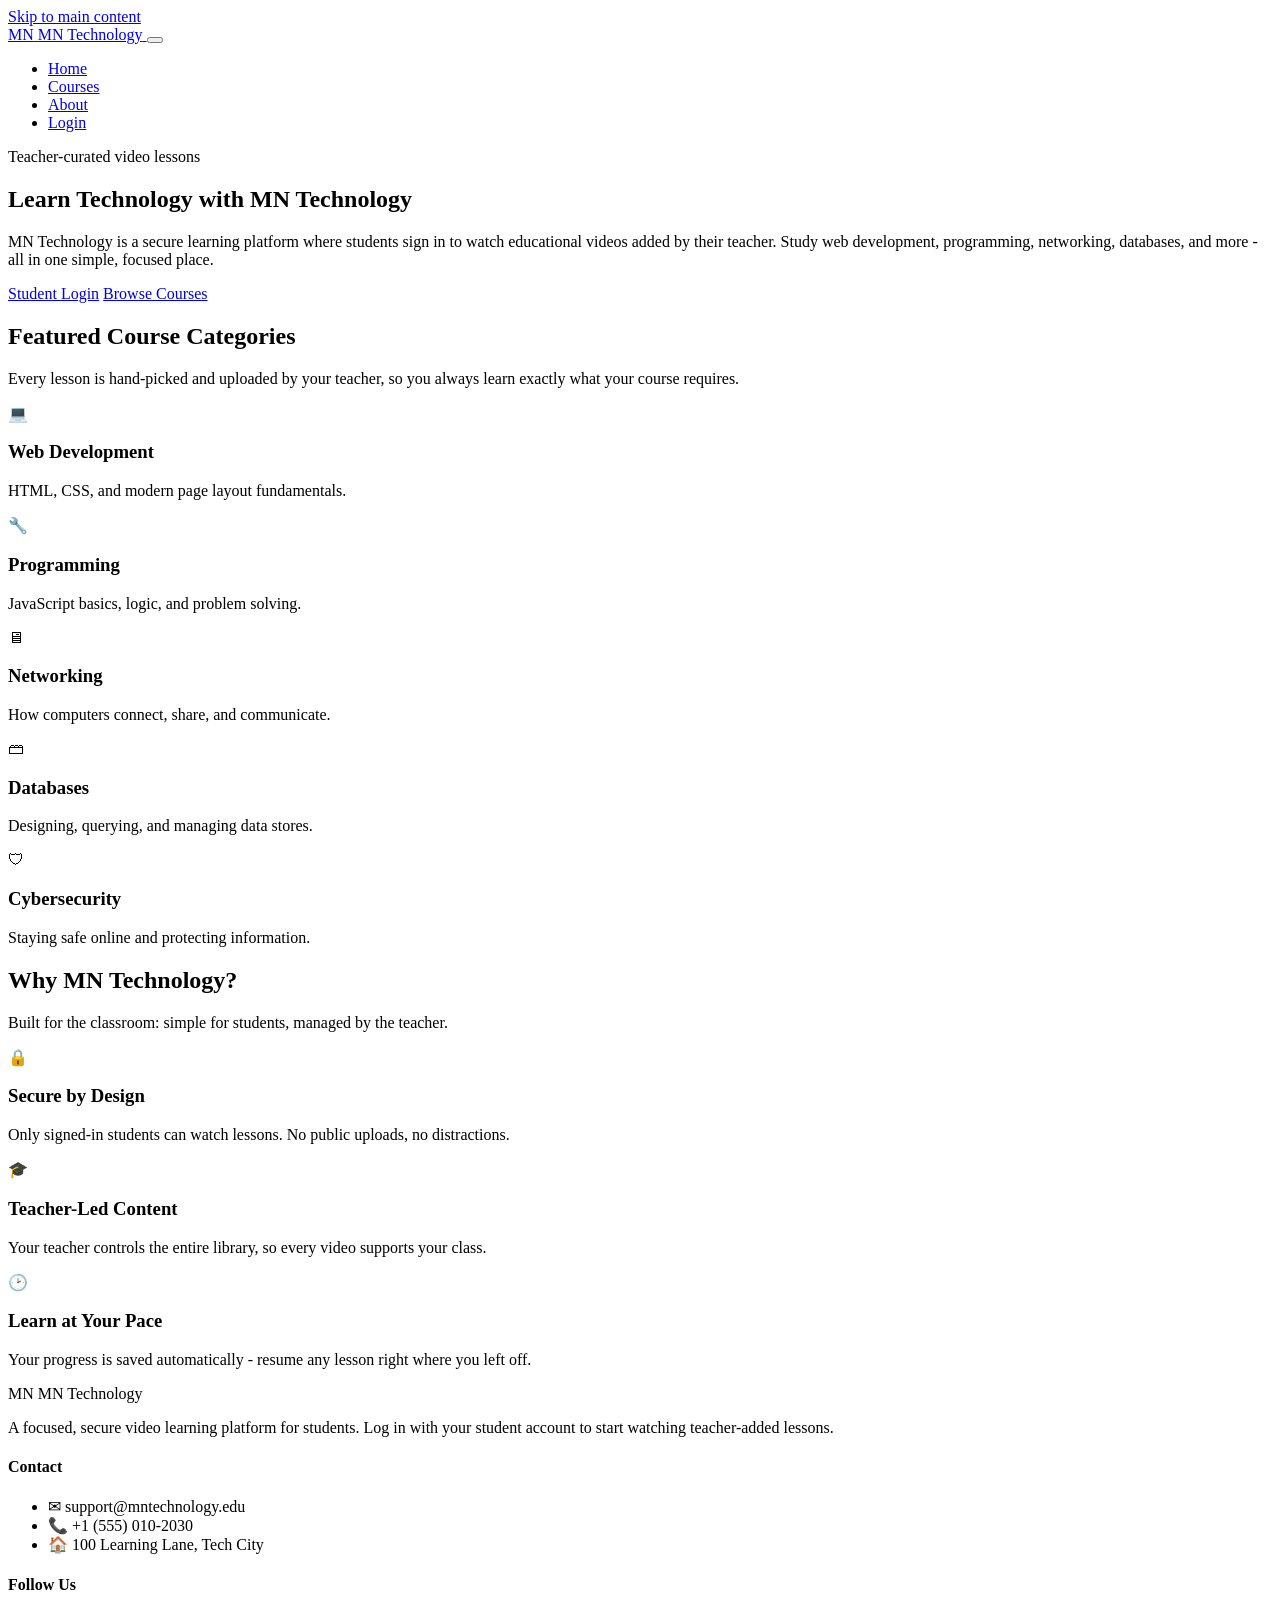
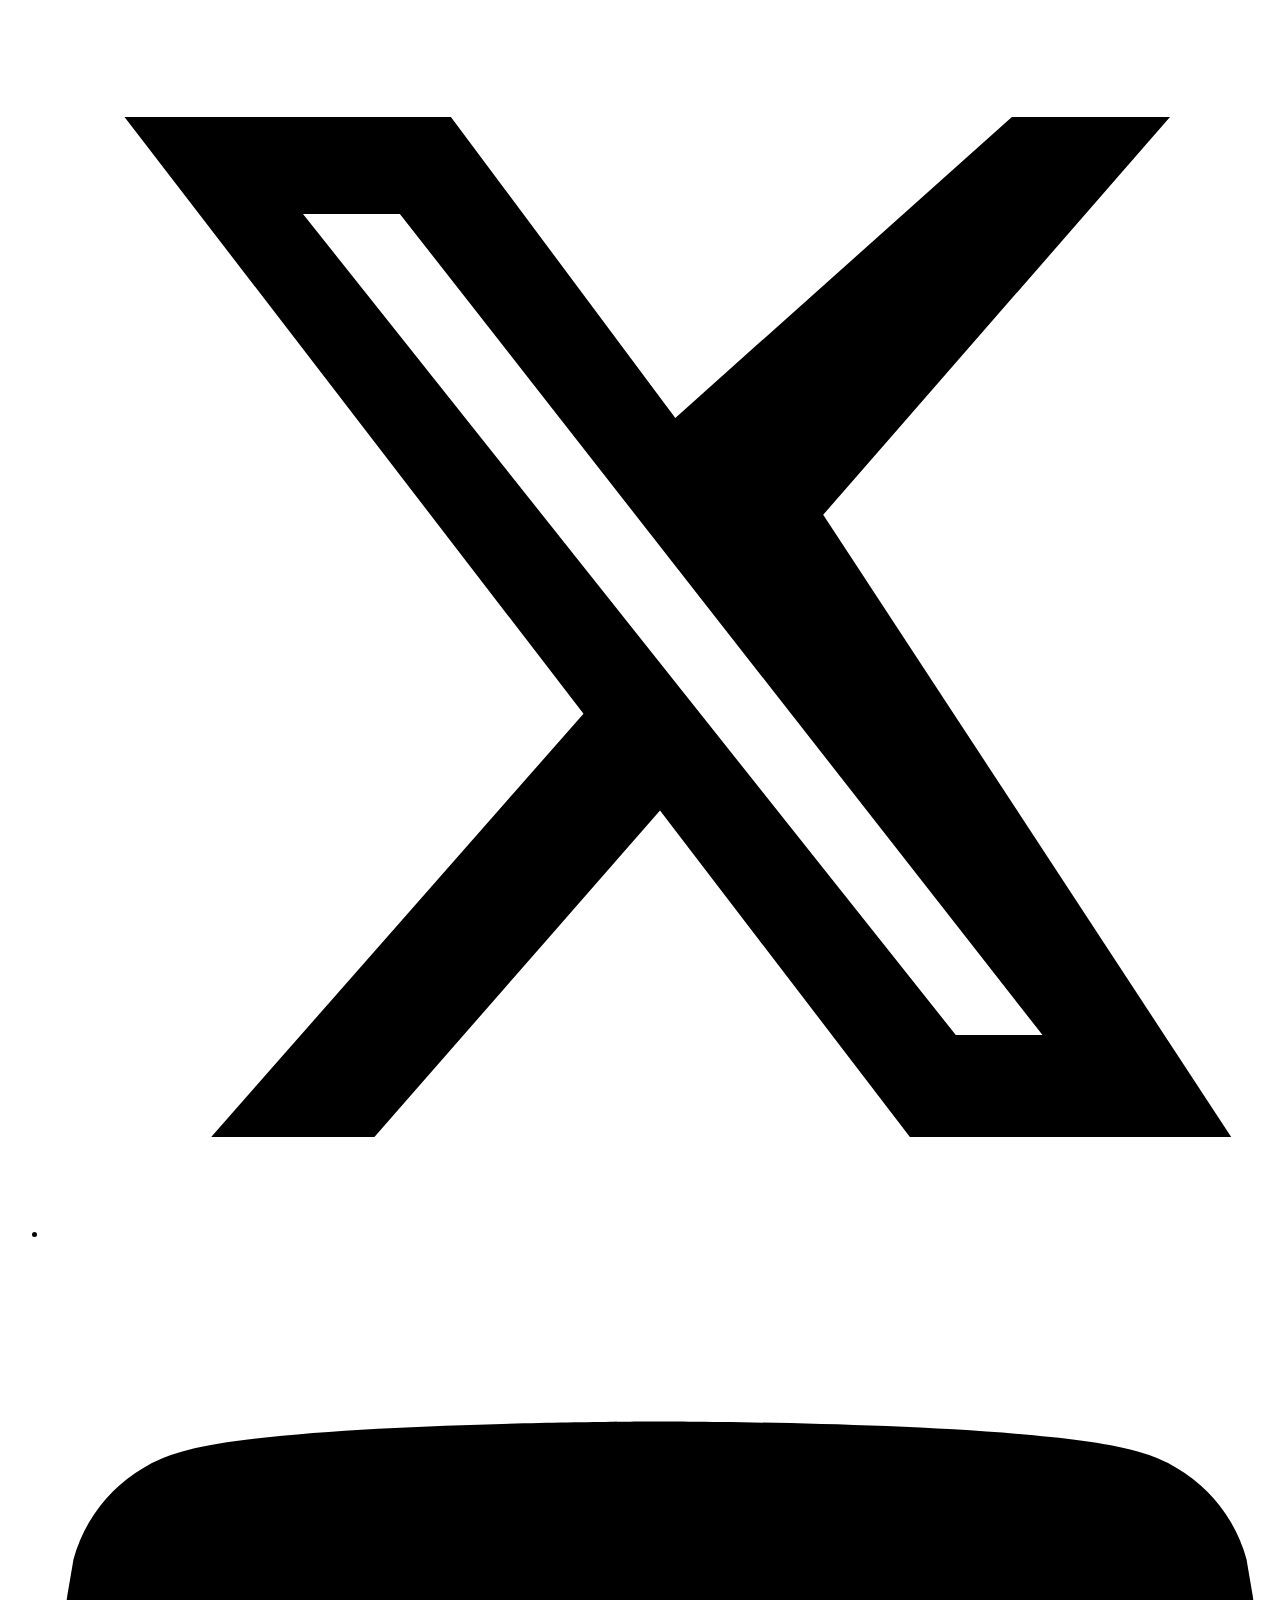
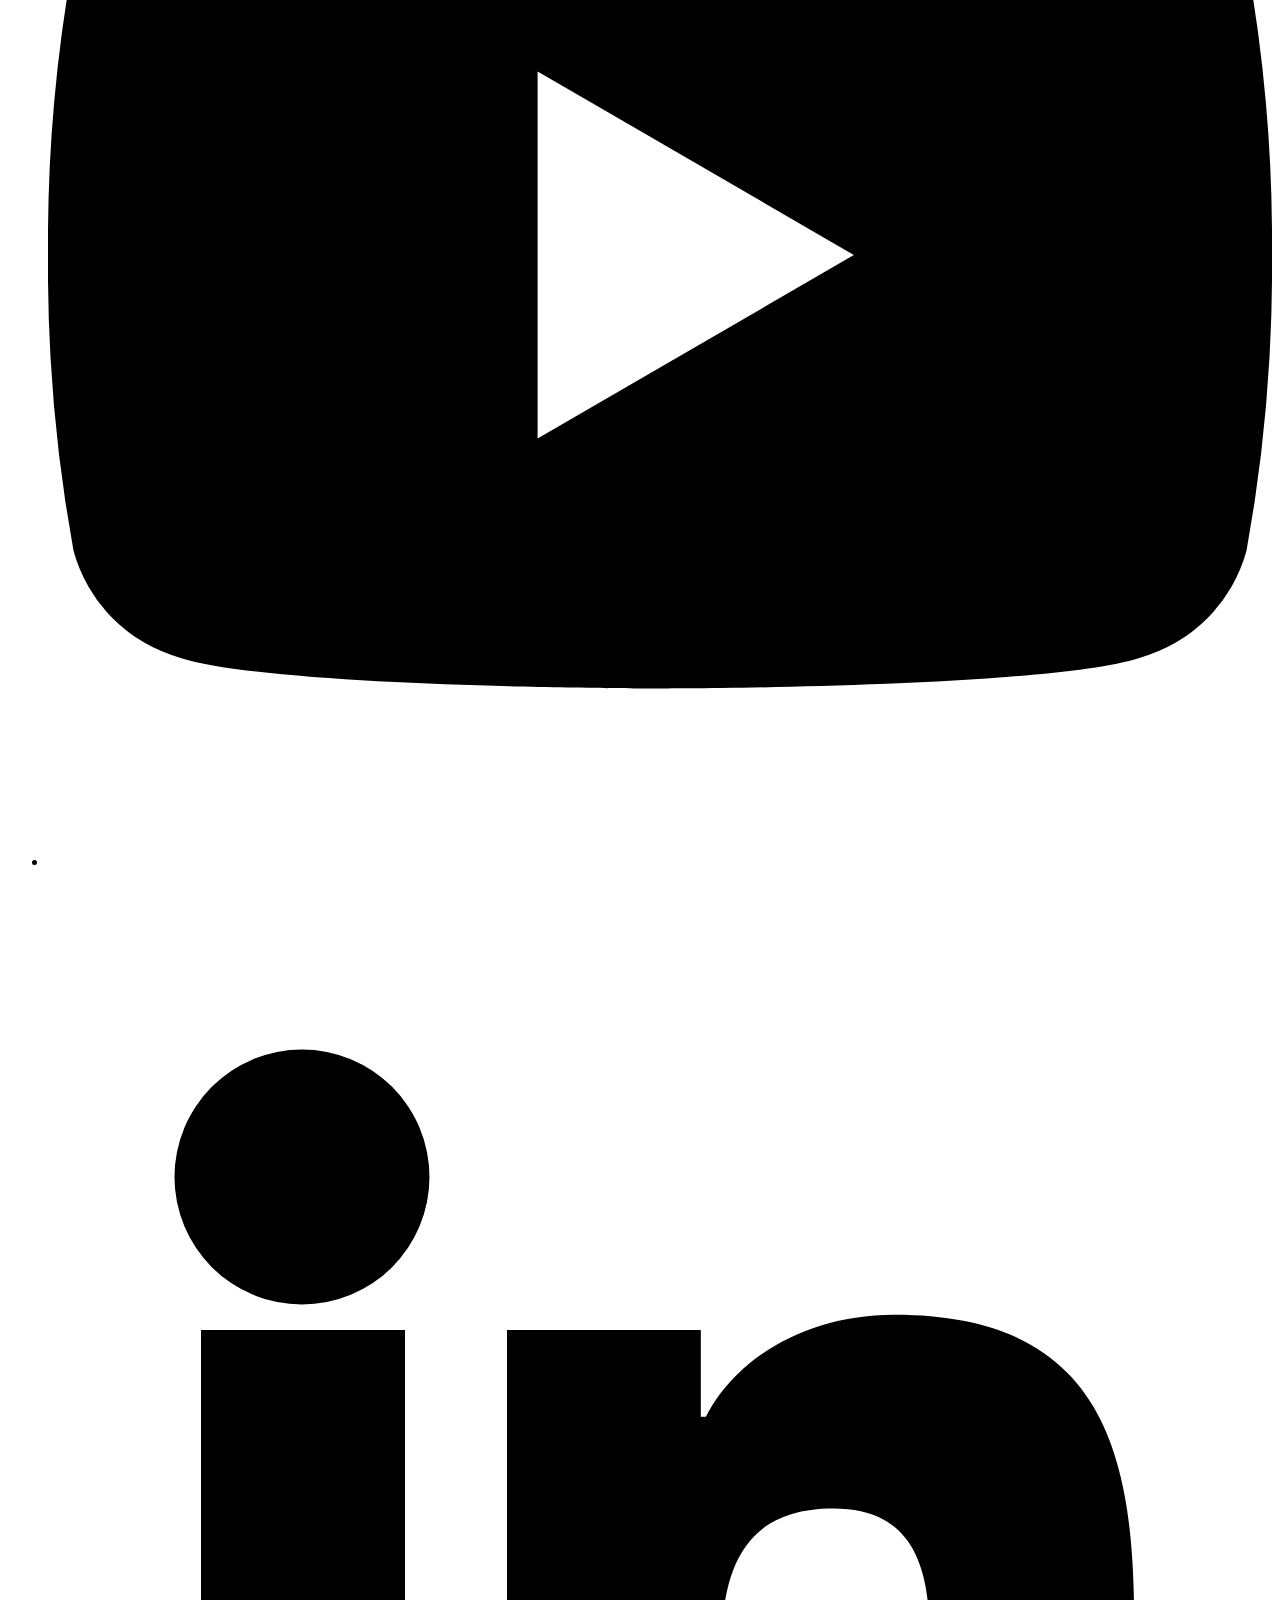
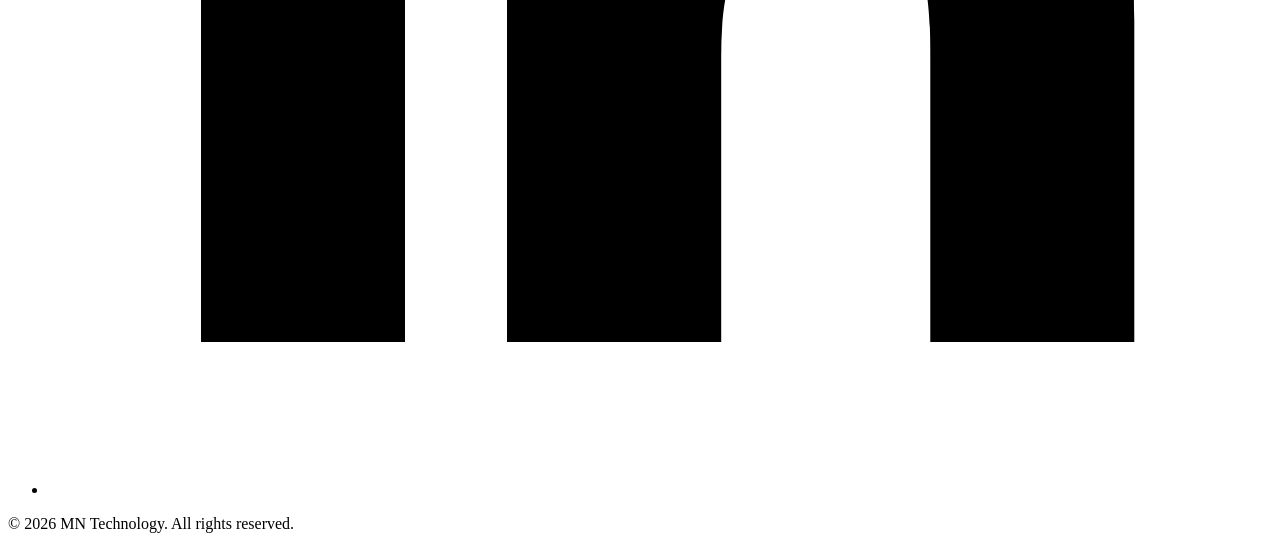
==== index.html @ 3cccc9af "Rename index.html.txt to index.html" ====
<!DOCTYPE html>
<html lang="en">
<head>
  <meta charset="UTF-8">
  <meta name="viewport" content="width=device-width, initial-scale=1.0">
  <meta name="description" content="MN Technology - Learn technology through teacher-curated educational videos.">
  <title>MN Technology | Learn Technology</title>
  <!-- Google Font with system-font fallback (see CSS --font token) -->
  <link rel="preconnect" href="https://fonts.googleapis.com">
  <link rel="preconnect" href="https://fonts.gstatic.com" crossorigin>
  <link href="https://fonts.googleapis.com/css2?family=Inter:wght@400;500;600;700;800&display=swap" rel="stylesheet">
  <link rel="icon" href="data:image/svg+xml,<svg xmlns='http://www.w3.org/2000/svg' viewBox='0 0 64 64'><rect width='64' height='64' rx='12' fill='%230a1f3d'/><text x='32' y='42' font-size='26' font-family='Arial' font-weight='bold' fill='%2322d3ee' text-anchor='middle'>MN</text></svg>">
  <link rel="stylesheet" href="css/style.css">
<base target="_blank">
</head>
<body>
  <a class="skip-link" href="#main">Skip to main content</a>

  <!-- ===== Navigation bar ===== -->
  <header class="site-header">
    <nav class="navbar container" aria-label="Main navigation">
      <a href="index.html" class="brand">
        <span class="brand-logo" aria-hidden="true">MN</span>
        <span class="brand-name">MN Technology</span>
      </a>
      <!-- Hamburger button: only visible on mobile -->
      <button class="nav-toggle" id="navToggle" aria-label="Toggle navigation menu" aria-expanded="false" aria-controls="navLinks">
        <span></span><span></span><span></span>
      </button>
      <ul class="nav-links" id="navLinks">
        <li><a href="index.html" class="nav-link active" aria-current="page">Home</a></li>
        <li><a href="index.html#courses" class="nav-link">Courses</a></li>
        <li><a href="index.html#about" class="nav-link">About</a></li>
        <li><a href="login.html" class="nav-link nav-cta" id="navLogin">Login</a></li>
      </ul>
    </nav>
  </header>

  <main id="main">
    <!-- ===== Hero section ===== -->
    <section class="hero">
      <div class="container hero-inner">
        <p class="hero-eyebrow">Teacher-curated video lessons</p>
        <h1>Learn Technology with <span class="text-cyan">MN Technology</span></h1>
        <p class="hero-text">
          MN Technology is a secure learning platform where students sign in to watch
          educational videos added by their teacher. Study web development, programming,
          networking, databases, and more - all in one simple, focused place.
        </p>
        <div class="hero-actions">
          <a href="login.html" class="btn btn-primary">Student Login</a>
          <a href="#courses" class="btn btn-outline">Browse Courses</a>
        </div>
      </div>
    </section>

    <!-- ===== Course categories ===== -->
    <section class="section" id="courses">
      <div class="container">
        <h2 class="section-title center">Featured Course Categories</h2>
        <p class="section-sub center">
          Every lesson is hand-picked and uploaded by your teacher, so you always learn
          exactly what your course requires.
        </p>
        <div class="category-grid">
          <article class="category-card">
            <div class="category-icon" aria-hidden="true">&#128187;</div>
            <h3>Web Development</h3>
            <p>HTML, CSS, and modern page layout fundamentals.</p>
          </article>
          <article class="category-card">
            <div class="category-icon" aria-hidden="true">&#128295;</div>
            <h3>Programming</h3>
            <p>JavaScript basics, logic, and problem solving.</p>
          </article>
          <article class="category-card">
            <div class="category-icon" aria-hidden="true">&#128421;</div>
            <h3>Networking</h3>
            <p>How computers connect, share, and communicate.</p>
          </article>
          <article class="category-card">
            <div class="category-icon" aria-hidden="true">&#128451;</div>
            <h3>Databases</h3>
            <p>Designing, querying, and managing data stores.</p>
          </article>
          <article class="category-card">
            <div class="category-icon" aria-hidden="true">&#128737;</div>
            <h3>Cybersecurity</h3>
            <p>Staying safe online and protecting information.</p>
          </article>
        </div>
      </div>
    </section>

    <!-- ===== About section ===== -->
    <section class="section section-alt" id="about">
      <div class="container">
        <h2 class="section-title center">Why MN Technology?</h2>
        <p class="section-sub center">
          Built for the classroom: simple for students, managed by the teacher.
        </p>
        <div class="category-grid">
          <article class="category-card">
            <div class="category-icon" aria-hidden="true">&#128274;</div>
            <h3>Secure by Design</h3>
            <p>Only signed-in students can watch lessons. No public uploads, no distractions.</p>
          </article>
          <article class="category-card">
            <div class="category-icon" aria-hidden="true">&#127891;</div>
            <h3>Teacher-Led Content</h3>
            <p>Your teacher controls the entire library, so every video supports your class.</p>
          </article>
          <article class="category-card">
            <div class="category-icon" aria-hidden="true">&#128337;</div>
            <h3>Learn at Your Pace</h3>
            <p>Your progress is saved automatically - resume any lesson right where you left off.</p>
          </article>
        </div>
      </div>
    </section>
  </main>

  <!-- ===== Footer ===== -->
  <footer class="site-footer">
    <div class="container footer-grid">
      <div>
        <div class="footer-brand">
          <span class="brand-logo" aria-hidden="true">MN</span>
          <span class="brand-name">MN Technology</span>
        </div>
        <p>
          A focused, secure video learning platform for students.
          Log in with your student account to start watching teacher-added lessons.
        </p>
      </div>
      <div>
        <h4>Contact</h4>
        <ul class="contact-list">
          <li><span class="icon" aria-hidden="true">&#9993;</span> support@mntechnology.edu</li>
          <li><span class="icon" aria-hidden="true">&#128222;</span> +1 (555) 010-2030</li>
          <li><span class="icon" aria-hidden="true">&#127968;</span> 100 Learning Lane, Tech City</li>
        </ul>
      </div>
      <div>
        <h4>Follow Us</h4>
        <ul class="social-links">
          <li><a href="#" aria-label="MN Technology on X (Twitter)"><svg viewBox="0 0 24 24" aria-hidden="true"><path d="M18.9 2H22l-6.8 7.8L23.2 22h-6.3l-4.9-6.4L6.4 22H3.2l7.3-8.3L1.5 2h6.4l4.4 5.9L18.9 2zm-1.1 18h1.7L6.9 3.9H5L17.8 20z"/></svg></a></li>
          <li><a href="#" aria-label="MN Technology on YouTube"><svg viewBox="0 0 24 24" aria-hidden="true"><path d="M23.5 6.2a3 3 0 0 0-2.1-2.1C19.5 3.5 12 3.5 12 3.5s-7.5 0-9.4.6A3 3 0 0 0 .5 6.2 31 31 0 0 0 0 12a31 31 0 0 0 .5 5.8 3 3 0 0 0 2.1 2.1c1.9.6 9.4.6 9.4.6s7.5 0 9.4-.6a3 3 0 0 0 2.1-2.1A31 31 0 0 0 24 12a31 31 0 0 0-.5-5.8zM9.6 15.6V8.4L15.8 12l-6.2 3.6z"/></svg></a></li>
          <li><a href="#" aria-label="MN Technology on LinkedIn"><svg viewBox="0 0 24 24" aria-hidden="true"><path d="M4.98 3.5a2.5 2.5 0 1 1 0 5 2.5 2.5 0 0 1 0-5zM3 9h4v12H3zM9 9h3.8v1.7h.1c.5-1 1.8-2 3.7-2 4 0 4.7 2.6 4.7 6V21h-4v-5.5c0-1.3 0-3-1.9-3s-2.2 1.4-2.2 2.9V21H9z"/></svg></a></li>
        </ul>
      </div>
    </div>
    <p class="footer-copy">&copy; 2026 MN Technology. All rights reserved.</p>
  </footer>

  <!-- Shared auth helpers (mobile nav + session check for the Login link) -->
  <script src="js/auth.js"></script>
  <script>
    // If a student is already signed in, send them straight to the dashboard.
    (function () {
      var session = MNAuth.getSession();
      if (session && session.type === 'student') {
        var link = document.getElementById('navLogin');
        link.textContent = 'Dashboard';
        link.href = 'dashboard.html';
      }
    })();
  </script>
</body>
</html>
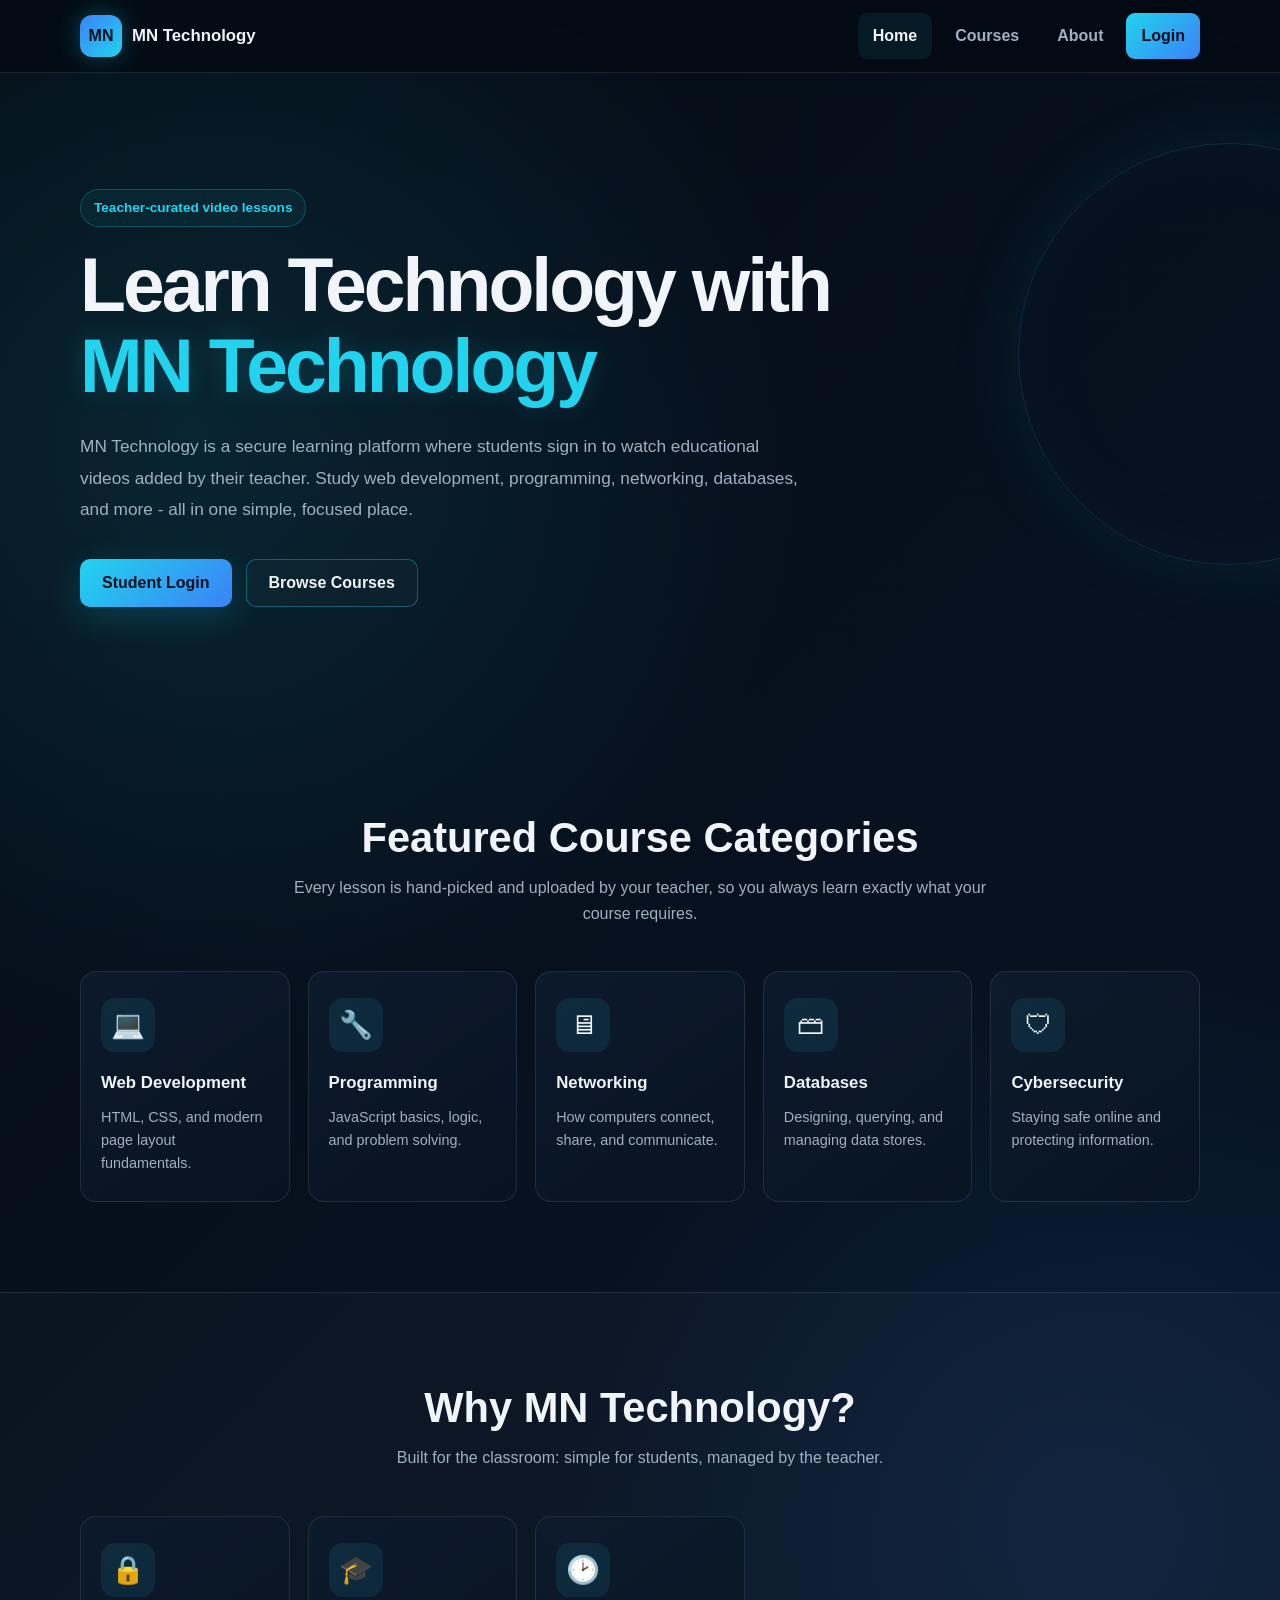
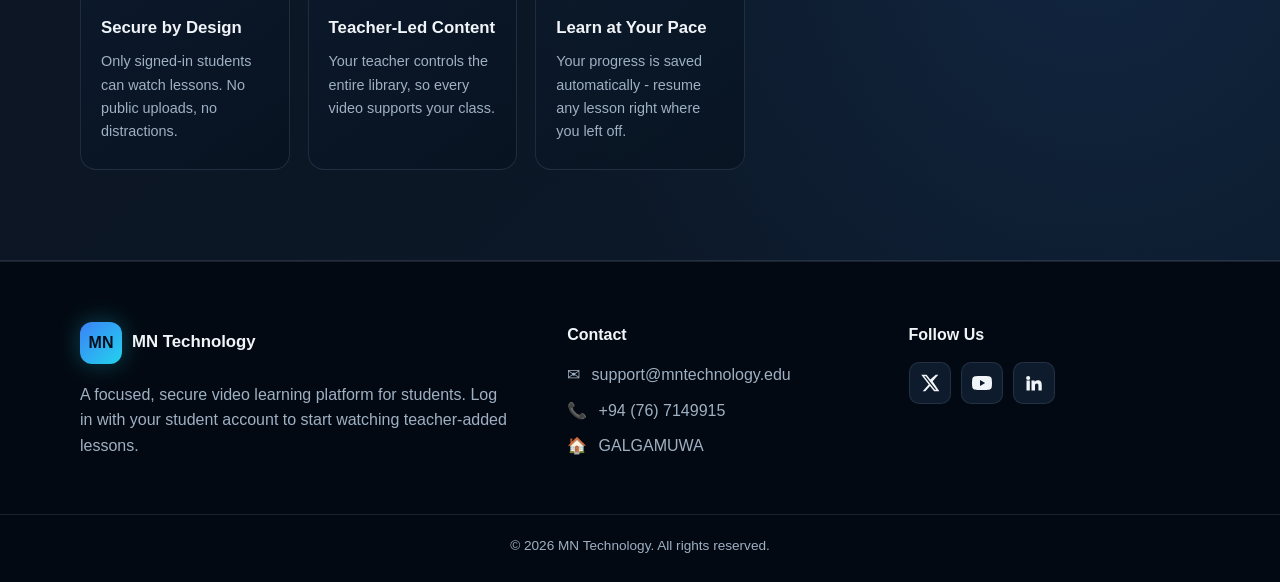
==== commit b683c886: "Fix HTML encoding issues in index.html" ====
--- a/index.html
+++ b/index.html
@@ -137,8 +137,8 @@
         <h4>Contact</h4>
         <ul class="contact-list">
           <li><span class="icon" aria-hidden="true">&#9993;</span> support@mntechnology.edu</li>
-          <li><span class="icon" aria-hidden="true">&#128222;</span> +1 (555) 010-2030</li>
-          <li><span class="icon" aria-hidden="true">&#127968;</span> 100 Learning Lane, Tech City</li>
+          <li><span class="icon" aria-hidden="true">&#128222;</span> +94 (76) 7149915</li>
+          <li><span class="icon" aria-hidden="true">&#127968;</span> GALGAMUWA</li>
         </ul>
       </div>
       <div>
--- a/css/style.css
+++ b/css/style.css
@@ -0,0 +1,564 @@
+/* =========================================
+   MN TECHNOLOGY - MAIN STYLESHEET
+   ========================================= */
+
+:root {
+  --bg: #07111f;
+  --bg-dark: #040b14;
+  --card: #0d1b2d;
+  --card-hover: #12243a;
+  --text: #f1f5f9;
+  --muted: #9fb0c3;
+  --cyan: #22d3ee;
+  --blue: #3b82f6;
+  --border: rgba(148, 163, 184, 0.16);
+  --font: "Inter", Arial, sans-serif;
+}
+
+* {
+  margin: 0;
+  padding: 0;
+  box-sizing: border-box;
+}
+
+html {
+  scroll-behavior: smooth;
+}
+
+body {
+  font-family: var(--font);
+  background:
+    radial-gradient(circle at 15% 20%, rgba(34, 211, 238, 0.12), transparent 30%),
+    radial-gradient(circle at 85% 70%, rgba(59, 130, 246, 0.12), transparent 30%),
+    linear-gradient(135deg, #040b14, #07111f 50%, #061526);
+  color: var(--text);
+  line-height: 1.6;
+  min-height: 100vh;
+}
+
+/* Subtle circuit-style background */
+body::before {
+  content: "";
+  position: fixed;
+  inset: 0;
+  pointer-events: none;
+  opacity: 0.18;
+  background-image:
+    linear-gradient(rgba(34, 211, 238, 0.08) 1px, transparent 1px),
+    linear-gradient(90deg, rgba(34, 211, 238, 0.08) 1px, transparent 1px);
+  background-size: 45px 45px;
+  mask-image: linear-gradient(to bottom, black, transparent);
+  z-index: -1;
+}
+
+a {
+  color: inherit;
+  text-decoration: none;
+}
+
+button {
+  font: inherit;
+}
+
+.container {
+  width: min(1120px, calc(100% - 40px));
+  margin: 0 auto;
+}
+
+/* =========================================
+   HEADER
+   ========================================= */
+
+.site-header {
+  position: sticky;
+  top: 0;
+  z-index: 1000;
+  background: rgba(4, 11, 20, 0.88);
+  backdrop-filter: blur(14px);
+  border-bottom: 1px solid var(--border);
+}
+
+.navbar {
+  min-height: 72px;
+  display: flex;
+  align-items: center;
+  justify-content: space-between;
+  gap: 30px;
+}
+
+.brand,
+.footer-brand {
+  display: flex;
+  align-items: center;
+  gap: 10px;
+}
+
+.brand-logo {
+  width: 42px;
+  height: 42px;
+  display: grid;
+  place-items: center;
+  border-radius: 12px;
+  background: linear-gradient(135deg, var(--blue), var(--cyan));
+  color: #03101c;
+  font-weight: 800;
+  box-shadow: 0 0 25px rgba(34, 211, 238, 0.3);
+}
+
+.brand-name {
+  font-size: 1.05rem;
+  font-weight: 800;
+}
+
+.nav-links {
+  display: flex;
+  align-items: center;
+  gap: 8px;
+  list-style: none;
+}
+
+.nav-link {
+  display: block;
+  padding: 10px 15px;
+  border-radius: 9px;
+  color: var(--muted);
+  font-weight: 600;
+  transition: 0.25s ease;
+}
+
+.nav-link:hover,
+.nav-link.active {
+  color: var(--text);
+  background: rgba(34, 211, 238, 0.08);
+}
+
+.nav-cta {
+  color: #03101c;
+  background: linear-gradient(135deg, var(--cyan), var(--blue));
+}
+
+.nav-cta:hover {
+  color: #03101c;
+  transform: translateY(-1px);
+}
+
+.nav-toggle {
+  display: none;
+  width: 44px;
+  height: 42px;
+  border: 1px solid var(--border);
+  background: var(--card);
+  border-radius: 9px;
+  cursor: pointer;
+}
+
+.nav-toggle span {
+  display: block;
+  width: 22px;
+  height: 2px;
+  margin: 4px auto;
+  background: var(--text);
+  border-radius: 2px;
+}
+
+/* =========================================
+   HERO
+   ========================================= */
+
+.hero {
+  min-height: 650px;
+  display: flex;
+  align-items: center;
+  position: relative;
+  overflow: hidden;
+}
+
+.hero::after {
+  content: "";
+  position: absolute;
+  width: 420px;
+  height: 420px;
+  right: -160px;
+  top: 70px;
+  border-radius: 50%;
+  border: 1px solid rgba(34, 211, 238, 0.15);
+  box-shadow:
+    0 0 80px rgba(34, 211, 238, 0.08),
+    inset 0 0 80px rgba(59, 130, 246, 0.05);
+  pointer-events: none;
+}
+
+.hero-inner {
+  position: relative;
+  z-index: 1;
+  padding: 80px 0;
+}
+
+.hero-eyebrow {
+  display: inline-block;
+  margin-bottom: 18px;
+  padding: 7px 13px;
+  border: 1px solid rgba(34, 211, 238, 0.25);
+  border-radius: 999px;
+  color: var(--cyan);
+  background: rgba(34, 211, 238, 0.06);
+  font-size: 0.85rem;
+  font-weight: 700;
+}
+
+.hero h1 {
+  max-width: 800px;
+  font-size: clamp(2.5rem, 6vw, 4.7rem);
+  line-height: 1.08;
+  letter-spacing: -0.04em;
+  margin-bottom: 24px;
+}
+
+.text-cyan {
+  color: var(--cyan);
+  text-shadow: 0 0 25px rgba(34, 211, 238, 0.2);
+}
+
+.hero-text {
+  max-width: 730px;
+  color: var(--muted);
+  font-size: 1.08rem;
+  line-height: 1.8;
+}
+
+.hero-actions {
+  display: flex;
+  flex-wrap: wrap;
+  gap: 14px;
+  margin-top: 34px;
+}
+
+.btn {
+  display: inline-flex;
+  align-items: center;
+  justify-content: center;
+  min-height: 48px;
+  padding: 0 22px;
+  border-radius: 10px;
+  font-weight: 700;
+  transition: 0.25s ease;
+}
+
+.btn-primary {
+  color: #03101c;
+  background: linear-gradient(135deg, var(--cyan), var(--blue));
+  box-shadow: 0 10px 35px rgba(34, 211, 238, 0.18);
+}
+
+.btn-primary:hover {
+  transform: translateY(-2px);
+  box-shadow: 0 14px 40px rgba(34, 211, 238, 0.28);
+}
+
+.btn-outline {
+  border: 1px solid rgba(34, 211, 238, 0.35);
+  color: var(--text);
+  background: rgba(255, 255, 255, 0.02);
+}
+
+.btn-outline:hover {
+  background: rgba(34, 211, 238, 0.08);
+  border-color: var(--cyan);
+}
+
+/* =========================================
+   SECTIONS
+   ========================================= */
+
+.section {
+  padding: 90px 0;
+}
+
+.section-alt {
+  background: rgba(255, 255, 255, 0.025);
+  border-top: 1px solid var(--border);
+  border-bottom: 1px solid var(--border);
+}
+
+.section-title {
+  font-size: clamp(1.8rem, 4vw, 2.6rem);
+  line-height: 1.2;
+}
+
+.section-sub {
+  max-width: 700px;
+  margin: 12px auto 45px;
+  color: var(--muted);
+}
+
+.center {
+  text-align: center;
+}
+
+/* =========================================
+   COURSE CARDS
+   ========================================= */
+
+.category-grid {
+  display: grid;
+  grid-template-columns: repeat(5, 1fr);
+  gap: 18px;
+}
+
+.category-card {
+  padding: 26px 20px;
+  background: linear-gradient(
+    145deg,
+    rgba(13, 27, 45, 0.95),
+    rgba(8, 20, 34, 0.95)
+  );
+  border: 1px solid var(--border);
+  border-radius: 16px;
+  transition: 0.3s ease;
+  position: relative;
+  overflow: hidden;
+}
+
+.category-card::before {
+  content: "";
+  position: absolute;
+  left: 0;
+  top: 0;
+  width: 100%;
+  height: 2px;
+  background: linear-gradient(90deg, var(--blue), var(--cyan));
+  transform: scaleX(0);
+  transform-origin: left;
+  transition: 0.3s ease;
+}
+
+.category-card:hover {
+  transform: translateY(-6px);
+  background: var(--card-hover);
+  border-color: rgba(34, 211, 238, 0.25);
+  box-shadow: 0 18px 45px rgba(0, 0, 0, 0.25);
+}
+
+.category-card:hover::before {
+  transform: scaleX(1);
+}
+
+.category-icon {
+  width: 54px;
+  height: 54px;
+  display: grid;
+  place-items: center;
+  margin-bottom: 18px;
+  border-radius: 14px;
+  background: rgba(34, 211, 238, 0.09);
+  font-size: 1.7rem;
+}
+
+.category-card h3 {
+  font-size: 1.05rem;
+  margin-bottom: 9px;
+}
+
+.category-card p {
+  color: var(--muted);
+  font-size: 0.9rem;
+}
+
+/* =========================================
+   FOOTER
+   ========================================= */
+
+.site-footer {
+  padding: 60px 0 25px;
+  background: #030912;
+  border-top: 1px solid var(--border);
+}
+
+.footer-grid {
+  display: grid;
+  grid-template-columns: 1.5fr 1fr 1fr;
+  gap: 50px;
+}
+
+.footer-brand {
+  margin-bottom: 18px;
+}
+
+.site-footer p {
+  color: var(--muted);
+  max-width: 430px;
+}
+
+.site-footer h4 {
+  margin-bottom: 15px;
+  font-size: 1rem;
+}
+
+.contact-list,
+.social-links {
+  list-style: none;
+}
+
+.contact-list li {
+  margin: 10px 0;
+  color: var(--muted);
+}
+
+.icon {
+  margin-right: 7px;
+}
+
+.social-links {
+  display: flex;
+  gap: 10px;
+}
+
+.social-links a {
+  width: 42px;
+  height: 42px;
+  display: grid;
+  place-items: center;
+  border: 1px solid var(--border);
+  border-radius: 10px;
+  background: var(--card);
+  transition: 0.25s ease;
+}
+
+.social-links a:hover {
+  border-color: var(--cyan);
+  transform: translateY(-2px);
+}
+
+.social-links svg {
+  width: 20px;
+  height: 20px;
+  fill: currentColor;
+}
+
+.footer-copy {
+  max-width: none !important;
+  margin-top: 45px;
+  padding-top: 20px;
+  border-top: 1px solid var(--border);
+  text-align: center;
+  font-size: 0.85rem;
+}
+
+/* =========================================
+   SKIP LINK
+   ========================================= */
+
+.skip-link {
+  position: absolute;
+  left: -9999px;
+  top: 10px;
+}
+
+.skip-link:focus {
+  left: 10px;
+  z-index: 9999;
+  padding: 10px 15px;
+  background: var(--cyan);
+  color: #03101c;
+  border-radius: 8px;
+}
+
+/* =========================================
+   MOBILE
+   ========================================= */
+
+@media (max-width: 900px) {
+  .category-grid {
+    grid-template-columns: repeat(2, 1fr);
+  }
+
+  .footer-grid {
+    grid-template-columns: 1fr 1fr;
+  }
+}
+
+@media (max-width: 680px) {
+  .container {
+    width: min(100% - 28px, 1120px);
+  }
+
+  .navbar {
+    min-height: 64px;
+  }
+
+  .nav-toggle {
+    display: block;
+  }
+
+  .nav-links {
+    display: none;
+    position: absolute;
+    left: 14px;
+    right: 14px;
+    top: 70px;
+    flex-direction: column;
+    align-items: stretch;
+    padding: 12px;
+    background: rgba(4, 11, 20, 0.97);
+    border: 1px solid var(--border);
+    border-radius: 14px;
+    box-shadow: 0 20px 50px rgba(0, 0, 0, 0.35);
+  }
+
+  .nav-links.show {
+    display: flex;
+  }
+
+  .nav-link {
+    width: 100%;
+  }
+
+  .hero {
+    min-height: auto;
+  }
+
+  .hero-inner {
+    padding: 80px 0 70px;
+  }
+
+  .hero h1 {
+    font-size: 2.55rem;
+  }
+
+  .hero-text {
+    font-size: 0.98rem;
+  }
+
+  .hero-actions {
+    flex-direction: column;
+  }
+
+  .btn {
+    width: 100%;
+  }
+
+  .section {
+    padding: 65px 0;
+  }
+
+  .category-grid {
+    grid-template-columns: 1fr;
+  }
+
+  .footer-grid {
+    grid-template-columns: 1fr;
+    gap: 35px;
+  }
+}
+
+@media (prefers-reduced-motion: reduce) {
+  html {
+    scroll-behavior: auto;
+  }
+
+  *,
+  *::before,
+  *::after {
+    transition: none !important;
+  }
+}
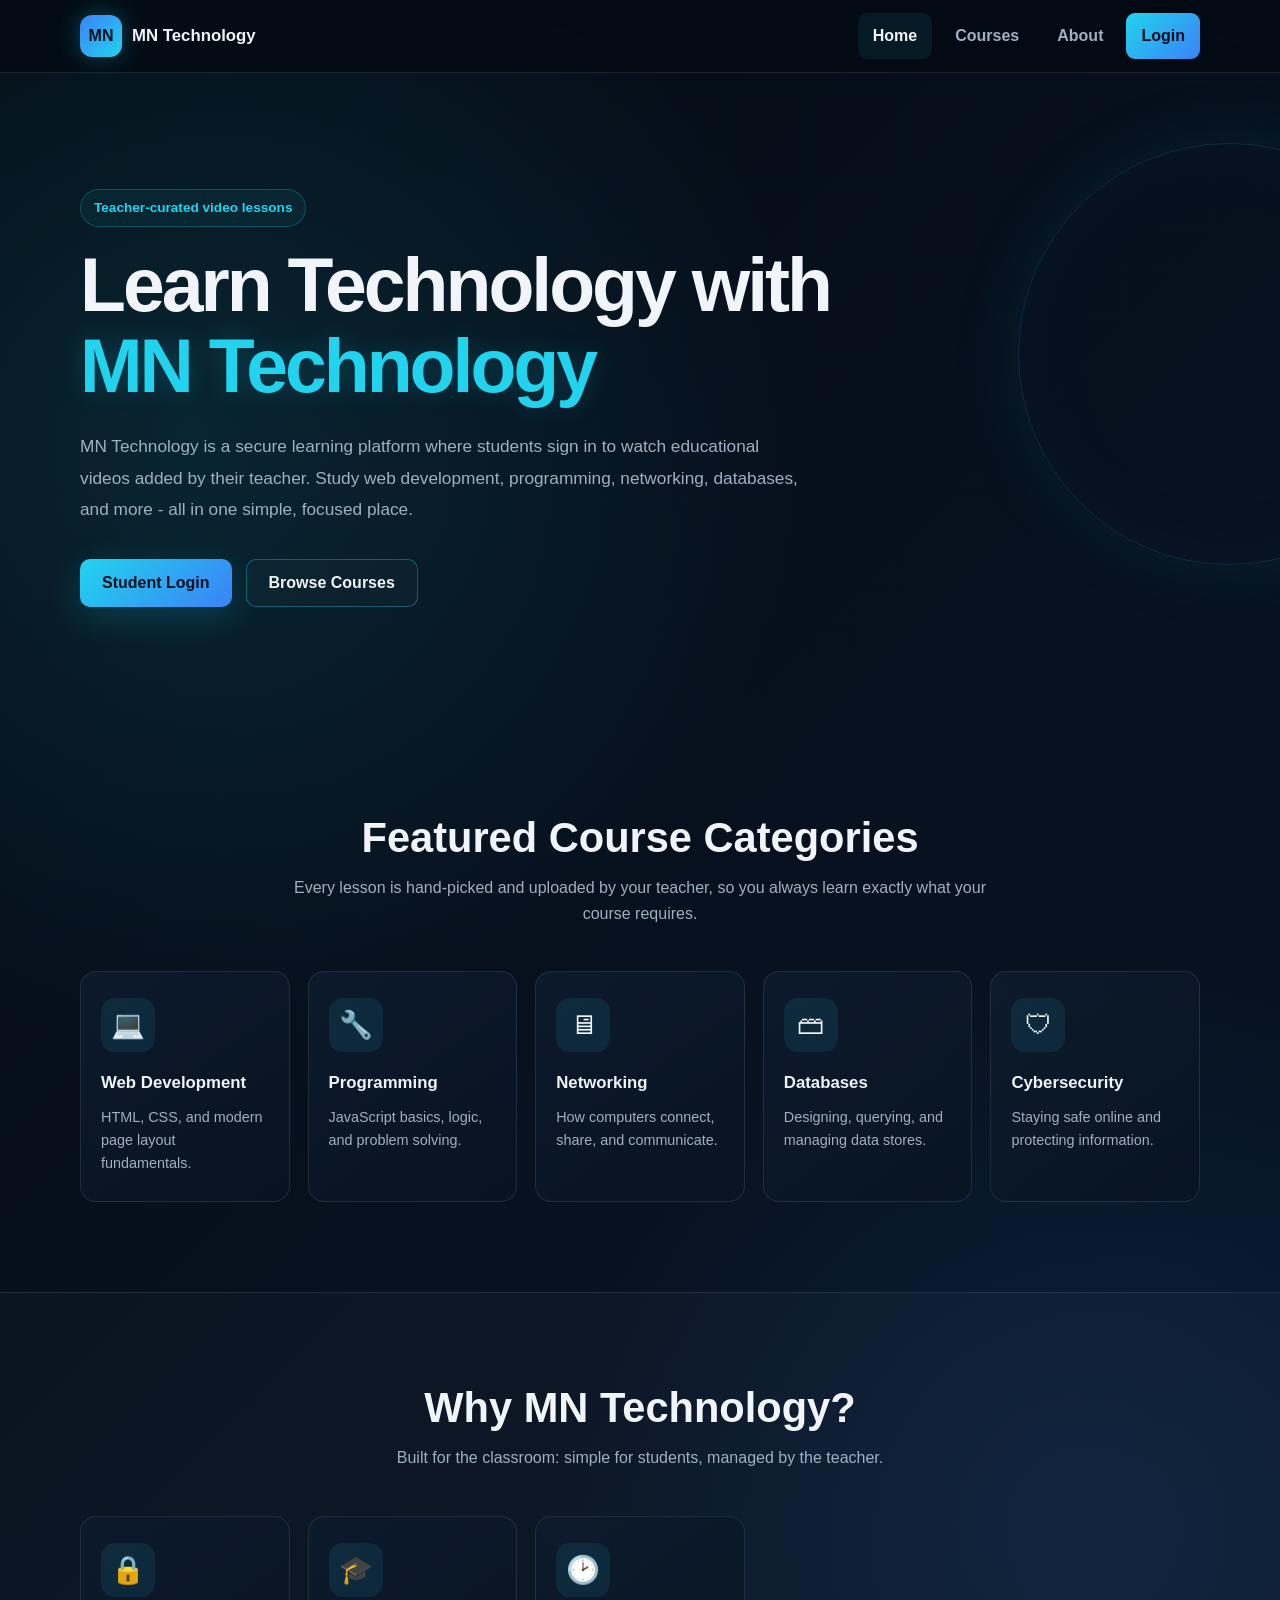
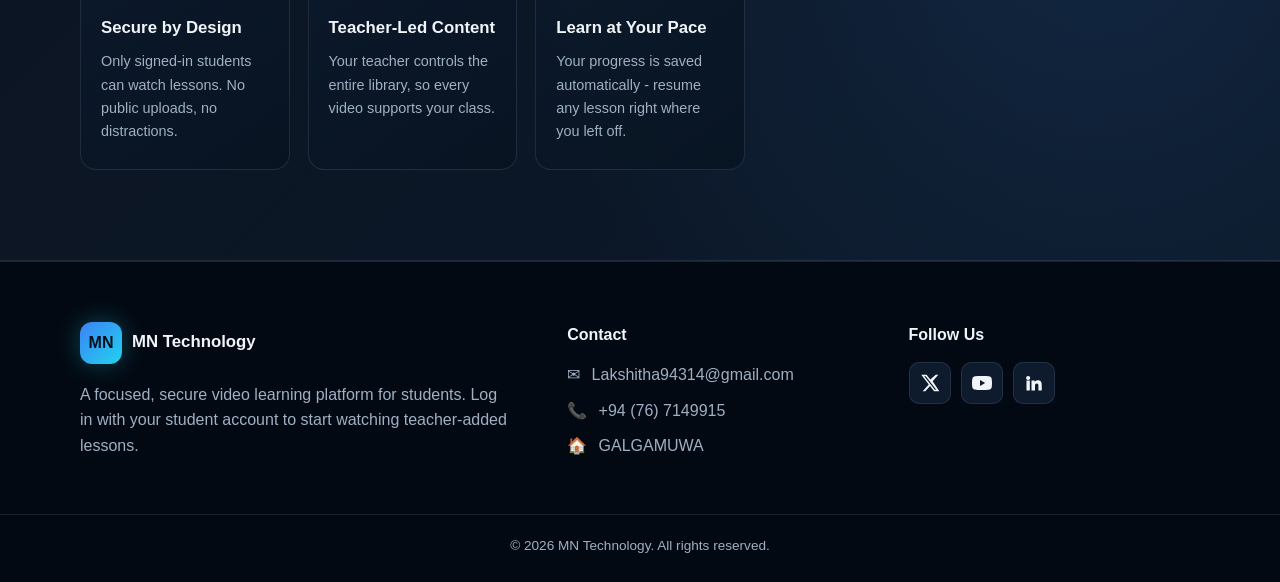
==== commit dcf31642: "Fix HTML encoding issues in index.html" ====
--- a/index.html
+++ b/index.html
@@ -136,7 +136,7 @@
       <div>
         <h4>Contact</h4>
         <ul class="contact-list">
-          <li><span class="icon" aria-hidden="true">&#9993;</span> support@mntechnology.edu</li>
+          <li><span class="icon" aria-hidden="true">&#9993;</span> Lakshitha94314@gmail.com</li>
           <li><span class="icon" aria-hidden="true">&#128222;</span> +94 (76) 7149915</li>
           <li><span class="icon" aria-hidden="true">&#127968;</span> GALGAMUWA</li>
         </ul>
